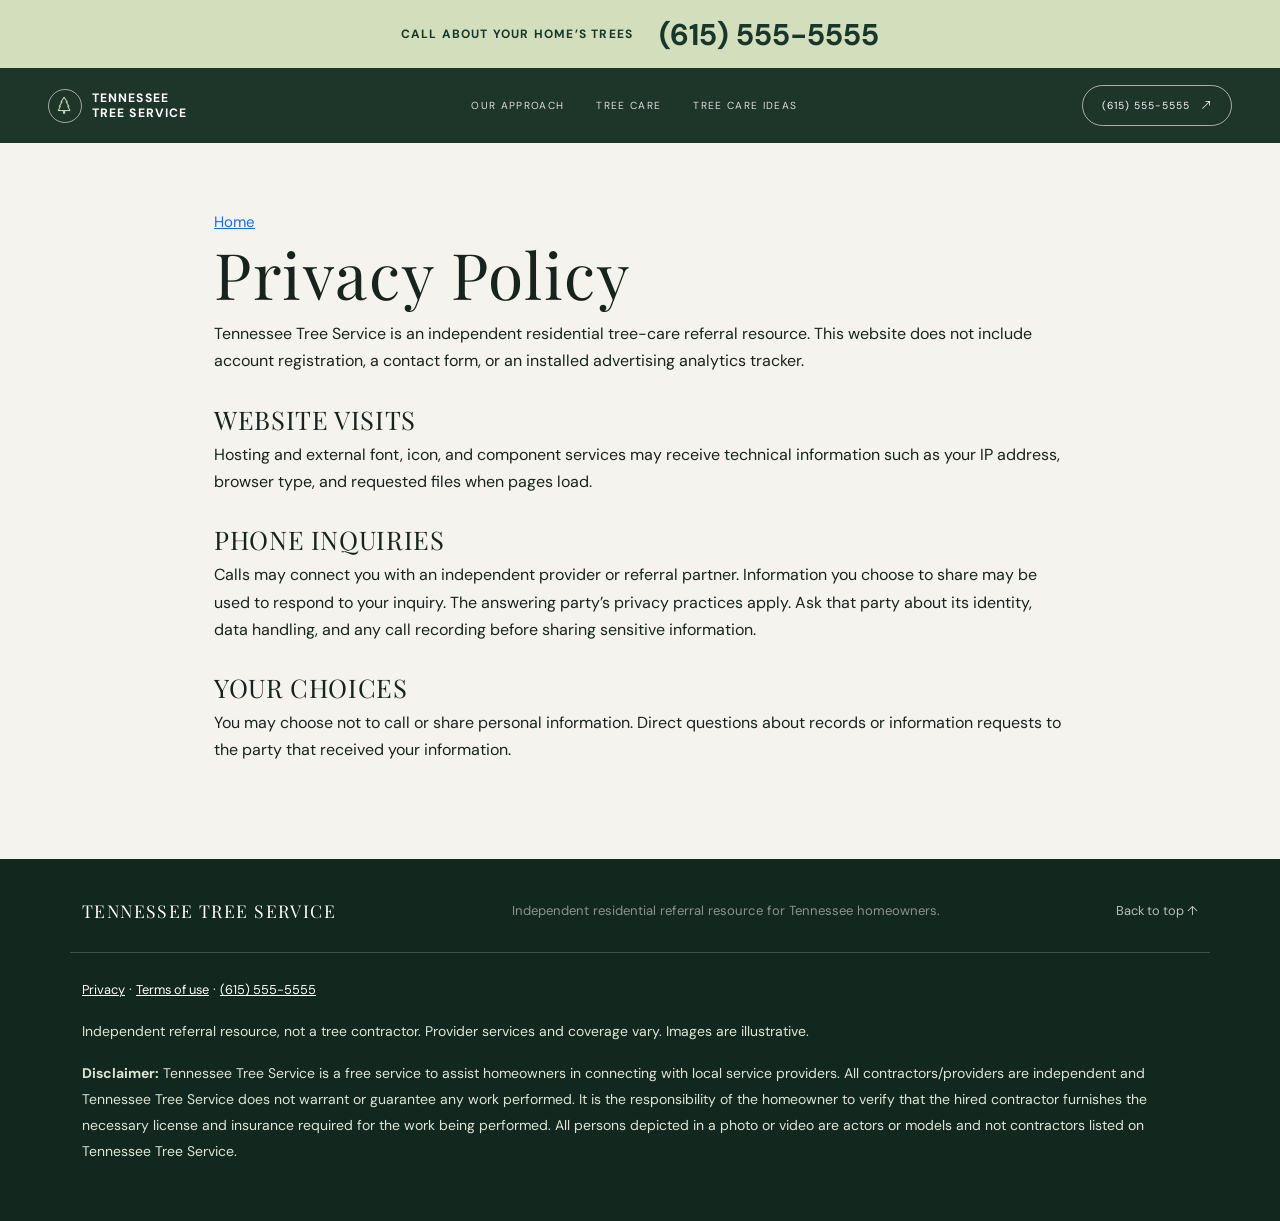
==== privacy.html @ 01fc7f75 "Add files via upload" ====
<!doctype html><html lang="en"><head>
  <meta charset="UTF-8">
  <meta name="viewport" content="width=device-width, initial-scale=1">
  <meta name="description" content="Residential tree-care referral information for Tennessee homeowners. Discuss tree removal, pruning, storm cleanup, and stump grinding with local providers.">
  <title>Privacy Policy | Tennessee Tree Service</title>
  <link rel="preconnect" href="https://fonts.googleapis.com">
  <link rel="preconnect" href="https://fonts.gstatic.com" crossorigin>
  <link href="https://fonts.googleapis.com/css2?family=DM+Sans:wght@400;500;600;700&family=Playfair+Display:wght@400;500;600&family=Pinyon+Script&display=swap" rel="stylesheet">
  <link href="https://cdn.jsdelivr.net/npm/bootstrap@5.3.3/dist/css/bootstrap.min.css" rel="stylesheet">
  <link href="https://cdn.jsdelivr.net/npm/bootstrap-icons@1.11.3/font/bootstrap-icons.min.css" rel="stylesheet">
  
<link rel="stylesheet" href="css/style.css">
</head><body><a class="call-banner" href="tel:+16155555555"><span>CALL ABOUT YOUR HOME’S TREES</span><strong>(615) 555-5555</strong></a><nav class="navbar" aria-label="Main navigation">
    <div class="container-fluid px-4 px-lg-5 d-flex align-items-center justify-content-between">
      <a class="brand" href="index.html#" aria-label="Tennessee Tree Service home"><span class="brand-mark"><i class="bi bi-tree"></i></span><span>Tennessee<br>Tree Service</span></a>
      <div class="nav-links d-none d-md-flex align-items-center">
        <a href="index.html#story">Our approach</a><a href="index.html#services">Tree care</a><a href="index.html#work">Tree care ideas</a>
      </div>
      <a class="nav-cta" href="tel:+16155555555">(615) 555-5555 <i class="bi bi-arrow-up-right"></i></a>
    </div>
  </nav><main class="policy"><a href="index.html">Home</a><h1>Privacy Policy</h1><p>Tennessee Tree Service is an independent residential tree-care referral resource. This website does not include account registration, a contact form, or an installed advertising analytics tracker.</p><h2>Website visits</h2><p>Hosting and external font, icon, and component services may receive technical information such as your IP address, browser type, and requested files when pages load.</p><h2>Phone inquiries</h2><p>Calls may connect you with an independent provider or referral partner. Information you choose to share may be used to respond to your inquiry. The answering party’s privacy practices apply. Ask that party about its identity, data handling, and any call recording before sharing sensitive information.</p><h2>Your choices</h2><p>You may choose not to call or share personal information. Direct questions about records or information requests to the party that received your information.</p></main><footer>
    <div class="container d-flex flex-column flex-md-row justify-content-between align-items-md-center gap-3">
      <div class="footer-brand">Tennessee Tree Service</div>
      <p class="small mb-0 text-white-50">Independent residential referral resource for Tennessee homeowners.</p>
      <a href="index.html" >Back to top ↑</a>
    </div>
<div class="container footer-disclaimer"><p><a href="privacy.html">Privacy</a> · <a href="terms.html">Terms of use</a> · <a href="tel:+16155555555">(615) 555-5555</a></p><p>Independent referral resource, not a tree contractor. Provider services and coverage vary. Images are illustrative.</p><p><strong>Disclaimer:</strong> Tennessee Tree Service is a free service to assist homeowners in connecting with local service providers. All contractors/providers are independent and Tennessee Tree Service does not warrant or guarantee any work performed. It is the responsibility of the homeowner to verify that the hired contractor furnishes the necessary license and insurance required for the work being performed. All persons depicted in a photo or video are actors or models and not contractors listed on Tennessee Tree Service.</p></div></footer></body></html>
---- css/style.css ----
:root{--forest:#183629;--forest2:#244b39;--moss:#80916d;--cream:#f5f3ed;--ink:#19231d;--muted:#68726a;--line:rgba(25,35,29,.16)}
    *{box-sizing:border-box}
    html{scroll-behavior:smooth}
    body{margin:0;background:var(--cream);color:var(--ink);font-family:"DM Sans",sans-serif;font-size:15px;line-height:1.7}
    h1,h2,h3,.display{font-family:"Playfair Display",serif;font-weight:400;letter-spacing:.025em}
    h2{text-transform:uppercase;font-size:clamp(2.25rem,4vw,4rem);line-height:1.1}
    .script{font-family:"Pinyon Script",cursive;color:#b3c09e;text-transform:none;font-size:1.1em;letter-spacing:0}
    .eyebrow{font-size:.68rem;letter-spacing:.2em;text-transform:uppercase;font-weight:700;color:var(--moss)}
    .navbar{position:fixed;z-index:20;inset:0 0 auto;padding:17px 0;transition:background .3s,padding .3s}
    .navbar.scrolled{background:rgba(21,45,34,.92);backdrop-filter:blur(14px);padding:10px 0}
    .brand{display:flex;align-items:center;gap:10px;color:#fff;text-decoration:none;font-weight:700;letter-spacing:.09em;text-transform:uppercase;font-size:.76rem;line-height:1.2}
    .brand-mark{width:34px;height:34px;border:1px solid rgba(255,255,255,.58);border-radius:50%;display:grid;place-items:center;font-size:17px;color:#c7d1b5}
    .nav-links{gap:32px}
    .nav-links a{color:rgba(255,255,255,.83);text-decoration:none;text-transform:uppercase;letter-spacing:.13em;font-size:.64rem}
    .nav-links a:hover{color:#fff}
    .nav-cta,.btn-main{display:inline-flex;align-items:center;gap:11px;border:1px solid rgba(255,255,255,.6);border-radius:40px;padding:11px 19px;color:#fff;text-decoration:none;text-transform:uppercase;letter-spacing:.1em;font-size:.64rem;transition:.25s}
    .nav-cta:hover{background:#fff;color:var(--forest)}
    .hero{height:190vh;background:var(--forest);position:relative}
    .hero-sticky{position:sticky;top:0;height:100vh;overflow:hidden}
    .hero-image{position:absolute;inset:-4%;width:108%;height:108%;object-fit:cover;transform:scale(1.02);will-change:transform}
    .hero-image.second{opacity:0;transition:opacity .1s}
    .hero-shade{position:absolute;inset:0;background:linear-gradient(90deg,rgba(8,23,16,.58),rgba(8,23,16,.08) 75%),linear-gradient(0deg,rgba(8,23,16,.65),transparent 63%)}
    .hero-content{position:absolute;bottom:11%;left:max(7vw,calc((100vw - 1240px)/2));right:7vw;color:white;max-width:850px}
    .hero-content .eyebrow{color:#d1d9c4}
    .hero h1{font-size:clamp(3.3rem,8.2vw,8.1rem);text-transform:uppercase;line-height:.98;margin:22px 0 24px;max-width:930px}
    .hero p{max-width:460px;color:rgba(255,255,255,.83);font-size:1rem}
    .btn-main{margin-top:18px;background:#e6e8dc;border-color:#e6e8dc;color:var(--forest);padding:15px 23px}
    .btn-main:hover{background:#fff;color:var(--forest)}
    .hero-index{position:absolute;right:7%;bottom:12%;color:white;font-size:.65rem;letter-spacing:.16em}
    .section-pad{padding:120px 0}
    .intro{background:var(--cream)}
    .intro-copy{max-width:575px;color:#606b62;font-size:1.05rem}
    .intro-mark{width:74px;height:1px;background:var(--moss);margin:28px 0}
    .image-frame{position:relative;overflow:hidden}
    .image-frame img{width:100%;height:100%;object-fit:cover;transition:transform 1s}
    .image-frame:hover img{transform:scale(1.045)}
    .intro-image{height:480px}
    .experience-badge{position:absolute;bottom:-22px;left:-15px;background:var(--forest);color:white;padding:23px 27px;min-width:155px}
    .experience-badge strong{display:block;font:2rem "Playfair Display",serif}
    .services{background:#ebece4}
    .section-head{margin-bottom:55px}
    .service-card{border-top:1px solid var(--line);padding:28px 0 32px;height:100%;transition:transform .3s}
    .service-card:hover{transform:translateY(-5px)}
    .service-num{font-size:.68rem;color:var(--moss);letter-spacing:.14em}
    .service-icon{font-size:1.55rem;color:var(--forest);margin:22px 0 13px}
    .service-card h3{font-size:1.45rem;margin-bottom:12px}
    .service-card p{font-size:.88rem;color:var(--muted);max-width:330px;margin:0}
    .service-link{display:inline-block;color:var(--forest);margin-top:18px;text-decoration:none;font-size:.75rem;font-weight:700;letter-spacing:.08em;text-transform:uppercase}
    .statement{min-height:540px;position:relative;display:flex;align-items:center;color:#fff;overflow:hidden}
    .statement>img{position:absolute;inset:0;width:100%;height:100%;object-fit:cover}
    .statement:after{content:"";position:absolute;inset:0;background:rgba(15,39,28,.62)}
    .statement .container{position:relative;z-index:1}
    .statement h2{max-width:760px;font-size:clamp(2.7rem,6vw,5.7rem)}
    .statement .eyebrow{color:#d1d9c4}
    .gallery{background:var(--cream)}
    .gallery-row{display:flex;gap:18px;overflow-x:auto;scroll-snap-type:x mandatory;scrollbar-width:none;padding-bottom:10px}
    .gallery-row::-webkit-scrollbar{display:none}
    .gallery-card{position:relative;flex:0 0 72%;height:390px;scroll-snap-align:start;overflow:hidden}
    .gallery-card img{width:100%;height:100%;object-fit:cover;transition:transform .8s}
    .gallery-card:hover img{transform:scale(1.04)}
    .gallery-label{position:absolute;bottom:20px;left:23px;color:#fff;font:1.35rem "Playfair Display",serif;text-shadow:0 2px 12px #000}
    .slider-controls button{border:1px solid var(--line);border-radius:50%;width:43px;height:43px;background:transparent;color:var(--forest);transition:.2s}
    .slider-controls button:hover{background:var(--forest);color:#fff}
    .stats{background:var(--forest);color:white;padding:65px 0}
    .stat{border-right:1px solid rgba(255,255,255,.22);text-align:center}
    .stat:last-child{border:0}
    .stat strong{font:clamp(2.2rem,4vw,3.5rem) "Playfair Display",serif;display:block}
    .stat span{font-size:.65rem;letter-spacing:.16em;text-transform:uppercase;color:#c4cfb9}
    .contact{background:#e9ebe2}
    .contact-panel{background:var(--forest);color:white;padding:clamp(35px,6vw,78px);position:relative;overflow:hidden}
    .contact-panel h2{max-width:650px}
    .contact-panel p{color:rgba(255,255,255,.75);max-width:420px}
    .contact-panel .btn-main{margin-top:14px}
    footer{background:#12271d;color:#fff;padding:40px 0}
    footer a{color:rgba(255,255,255,.7);text-decoration:none;font-size:.8rem}
    .footer-brand{font:1.1rem "Playfair Display",serif;letter-spacing:.08em;text-transform:uppercase}
    .reveal{opacity:0;transform:translateY(24px);transition:opacity .8s ease,transform .8s ease}
    .reveal.visible{opacity:1;transform:none}
    @media(min-width:768px){.gallery-card{flex-basis:43%}}
    @media(max-width:767px){
      .nav-links{display:none!important}.navbar{padding:12px 0}.nav-cta{padding:9px 13px;font-size:.57rem}
      .hero{height:150vh}.hero-content{bottom:15%;left:7%;right:7%}.hero h1{font-size:clamp(3rem,14vw,5rem)}
      .hero-index{display:none}.section-pad{padding:82px 0}.intro-image{height:360px;margin-top:36px}.experience-badge{left:10px;bottom:-16px}
      .gallery-card{flex-basis:86%;height:300px}.stat{border:0;margin:12px 0}.stats{padding:35px 0}
      .statement{min-height:430px}
    }
    @media(prefers-reduced-motion:reduce){html{scroll-behavior:auto}*,*:before,*:after{animation-duration:.01ms!important;transition-duration:.01ms!important}.hero-image{transform:none!important}.reveal{opacity:1;transform:none}}
/* Residential referral telephone presentation */
.call-banner{position:fixed;inset:0 0 auto;z-index:1000;min-height:68px;display:flex;align-items:center;justify-content:center;gap:26px;padding:9px 16px;background:#d3dfbc;color:#183629;text-align:center;text-decoration:none}.call-banner span{font-size:12px;font-weight:700;letter-spacing:.1em}.call-banner strong{font-size:30px;line-height:1.3;white-space:nowrap}.navbar{top:68px;background:rgba(21,45,34,.96)}.hero .btn-main,.contact .btn-main{font-size:20px;letter-spacing:.02em;padding:14px 23px;background:#d3dfbc;color:#183629;font-weight:700}.hero .btn-main:hover,.contact .btn-main:hover{background:#fff}.footer-disclaimer{margin-top:30px;padding-top:24px;border-top:1px solid #ffffff30;color:#dce5d8;font-size:14px;line-height:1.85}.footer-disclaimer a{color:#fff;text-decoration:underline}.gallery-note{font-size:14px;color:var(--muted);margin-bottom:25px}.mobile-call{display:none}section[id]{scroll-margin-top:160px}.reveal{opacity:1;transform:none}.policy{max-width:900px;margin:auto;padding:210px 24px 80px;min-height:60vh}.policy h1{font-size:clamp(2.5rem,5vw,4rem)}.policy h2{font-size:1.6rem;margin-top:30px}.experience-badge strong{font-size:34px}.policy p{font-size:16px}
@media(max-width:767px){.call-banner{min-height:76px;flex-direction:column;gap:0}.call-banner span{font-size:10px}.call-banner strong{font-size:28px}.navbar{top:76px}.navbar .brand{font-size:10px;letter-spacing:.04em;gap:7px}.navbar .nav-cta{padding:10px;font-size:11px;letter-spacing:0;white-space:nowrap}.navbar .nav-cta i{display:none}.hero-content{bottom:10%}.hero h1{font-size:clamp(2.7rem,12vw,4.7rem)}.hero-index{display:none}.hero .btn-main,.contact .btn-main{font-size:18px;padding:14px 18px}.mobile-call{display:block;position:fixed;inset:auto 0 0;z-index:1000;text-align:center;background:#d3dfbc;color:#183629;padding:13px 8px calc(13px + env(safe-area-inset-bottom));font-size:21px;font-weight:700;text-decoration:none}body{padding-bottom:65px}.stat strong{font-size:1.8rem}.policy{padding-top:200px}}

@media(max-width:380px){.navbar .container-fluid{padding-left:14px!important;padding-right:14px!important}.navbar .brand{font-size:9px}.navbar .nav-cta{font-size:10px;padding:9px 7px}}
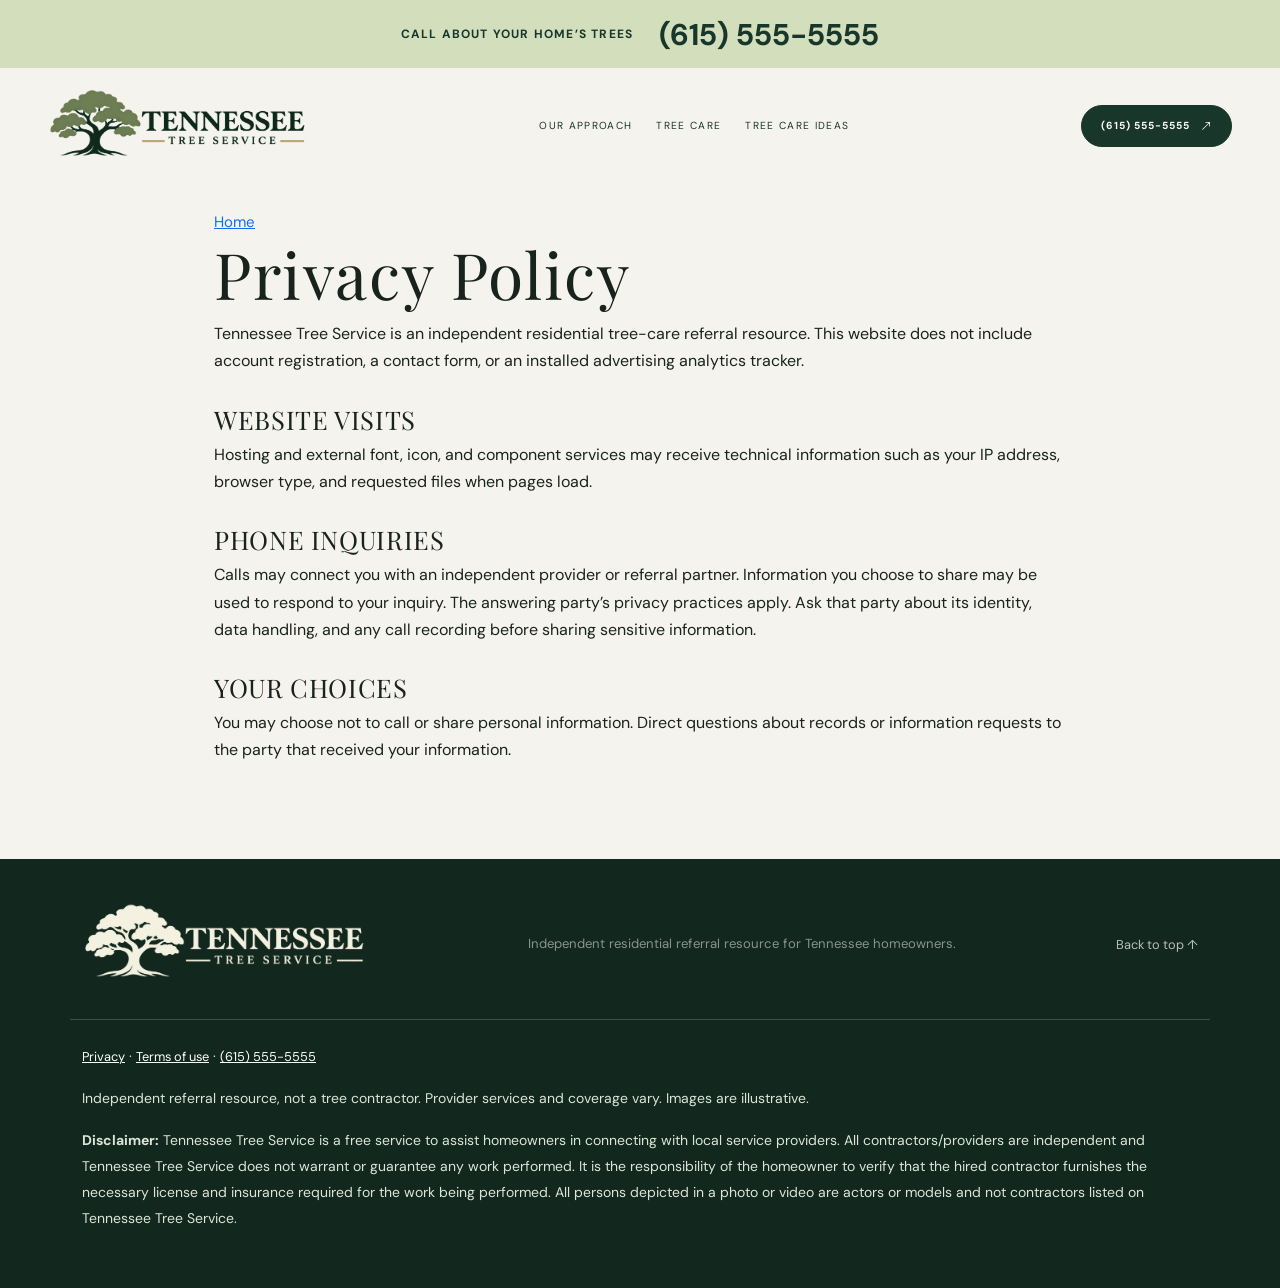
==== commit c1e96a74: "Add files via upload" ====
--- a/privacy.html
+++ b/privacy.html
@@ -9,10 +9,10 @@
   <link href="https://cdn.jsdelivr.net/npm/bootstrap@5.3.3/dist/css/bootstrap.min.css" rel="stylesheet">
   <link href="https://cdn.jsdelivr.net/npm/bootstrap-icons@1.11.3/font/bootstrap-icons.min.css" rel="stylesheet">
   
-<link rel="stylesheet" href="css/style.css">
+<link rel="stylesheet" href="css/style.css?v=tree-logo-2">
 </head><body><a class="call-banner" href="tel:+16155555555"><span>CALL ABOUT YOUR HOME’S TREES</span><strong>(615) 555-5555</strong></a><nav class="navbar" aria-label="Main navigation">
     <div class="container-fluid px-4 px-lg-5 d-flex align-items-center justify-content-between">
-      <a class="brand" href="index.html#" aria-label="Tennessee Tree Service home"><span class="brand-mark"><i class="bi bi-tree"></i></span><span>Tennessee<br>Tree Service</span></a>
+      <a class="brand logo-brand" href="index.html" aria-label="Tennessee Tree Service home" style="display:inline-flex;flex:0 0 auto;width:min(260px,45vw);max-width:100%;line-height:1"><img src="assets/tennessee-tree-service-logo.png" alt="Tennessee Tree Service" width="260" height="70" style="display:block;width:100%;max-width:260px;height:auto;max-height:82px;object-fit:contain"></a>
       <div class="nav-links d-none d-md-flex align-items-center">
         <a href="index.html#story">Our approach</a><a href="index.html#services">Tree care</a><a href="index.html#work">Tree care ideas</a>
       </div>
@@ -20,7 +20,7 @@
     </div>
   </nav><main class="policy"><a href="index.html">Home</a><h1>Privacy Policy</h1><p>Tennessee Tree Service is an independent residential tree-care referral resource. This website does not include account registration, a contact form, or an installed advertising analytics tracker.</p><h2>Website visits</h2><p>Hosting and external font, icon, and component services may receive technical information such as your IP address, browser type, and requested files when pages load.</p><h2>Phone inquiries</h2><p>Calls may connect you with an independent provider or referral partner. Information you choose to share may be used to respond to your inquiry. The answering party’s privacy practices apply. Ask that party about its identity, data handling, and any call recording before sharing sensitive information.</p><h2>Your choices</h2><p>You may choose not to call or share personal information. Direct questions about records or information requests to the party that received your information.</p></main><footer>
     <div class="container d-flex flex-column flex-md-row justify-content-between align-items-md-center gap-3">
-      <div class="footer-brand">Tennessee Tree Service</div>
+      <a class="brand logo-brand" href="index.html" aria-label="Tennessee Tree Service home" style="display:inline-flex;flex:0 0 auto;width:min(260px,45vw);max-width:100%;line-height:1"><img src="assets/tennessee-tree-service-logo.png" alt="Tennessee Tree Service" width="260" height="70" style="display:block;width:100%;max-width:260px;height:auto;max-height:82px;object-fit:contain"></a>
       <p class="small mb-0 text-white-50">Independent residential referral resource for Tennessee homeowners.</p>
       <a href="index.html" >Back to top ↑</a>
     </div>
--- a/css/style.css
+++ b/css/style.css
@@ -90,3 +90,9 @@
 @media(max-width:767px){.call-banner{min-height:76px;flex-direction:column;gap:0}.call-banner span{font-size:10px}.call-banner strong{font-size:28px}.navbar{top:76px}.navbar .brand{font-size:10px;letter-spacing:.04em;gap:7px}.navbar .nav-cta{padding:10px;font-size:11px;letter-spacing:0;white-space:nowrap}.navbar .nav-cta i{display:none}.hero-content{bottom:10%}.hero h1{font-size:clamp(2.7rem,12vw,4.7rem)}.hero-index{display:none}.hero .btn-main,.contact .btn-main{font-size:18px;padding:14px 18px}.mobile-call{display:block;position:fixed;inset:auto 0 0;z-index:1000;text-align:center;background:#d3dfbc;color:#183629;padding:13px 8px calc(13px + env(safe-area-inset-bottom));font-size:21px;font-weight:700;text-decoration:none}body{padding-bottom:65px}.stat strong{font-size:1.8rem}.policy{padding-top:200px}}
 
 @media(max-width:380px){.navbar .container-fluid{padding-left:14px!important;padding-right:14px!important}.navbar .brand{font-size:9px}.navbar .nav-cta{font-size:10px;padding:9px 7px}}
+
+/* Approved tree identity: explicit bounded sizing */
+.navbar,.navbar.scrolled{background:rgba(245,243,237,.98);color:var(--forest)}.navbar .nav-links a{color:var(--forest)}.navbar .nav-cta{background:var(--forest);color:white;border-color:var(--forest);font-weight:700;white-space:nowrap}.navbar .nav-cta:hover{background:var(--forest2)}.navbar .logo-brand{width:min(260px,45vw)!important}.logo-brand img{display:block;max-width:100%;height:auto}.navbar .container-fluid{gap:18px}.navbar .nav-links{gap:24px}footer .logo-brand{width:285px!important;max-width:100%!important}footer .logo-brand img{width:100%!important;max-width:285px!important;max-height:90px!important;filter:brightness(0) saturate(100%) invert(95%) sepia(9%) saturate(346%) hue-rotate(350deg) brightness(103%) contrast(92%)}
+@media(max-width:991px){.navbar .logo-brand{width:225px!important}.navbar .nav-links{gap:16px}.navbar .nav-links a{font-size:10px}}
+@media(max-width:767px){.navbar .logo-brand{width:185px!important;max-width:45vw!important}.navbar .container-fluid{gap:10px;padding-left:16px!important;padding-right:16px!important}.navbar .nav-cta{font-size:11px;padding:10px 9px}.navbar .logo-brand img{max-height:64px!important}footer .logo-brand{width:260px!important}}
+@media(max-width:359px){.navbar .logo-brand{width:155px!important}.navbar .nav-cta{font-size:10px;padding:9px 7px}}
